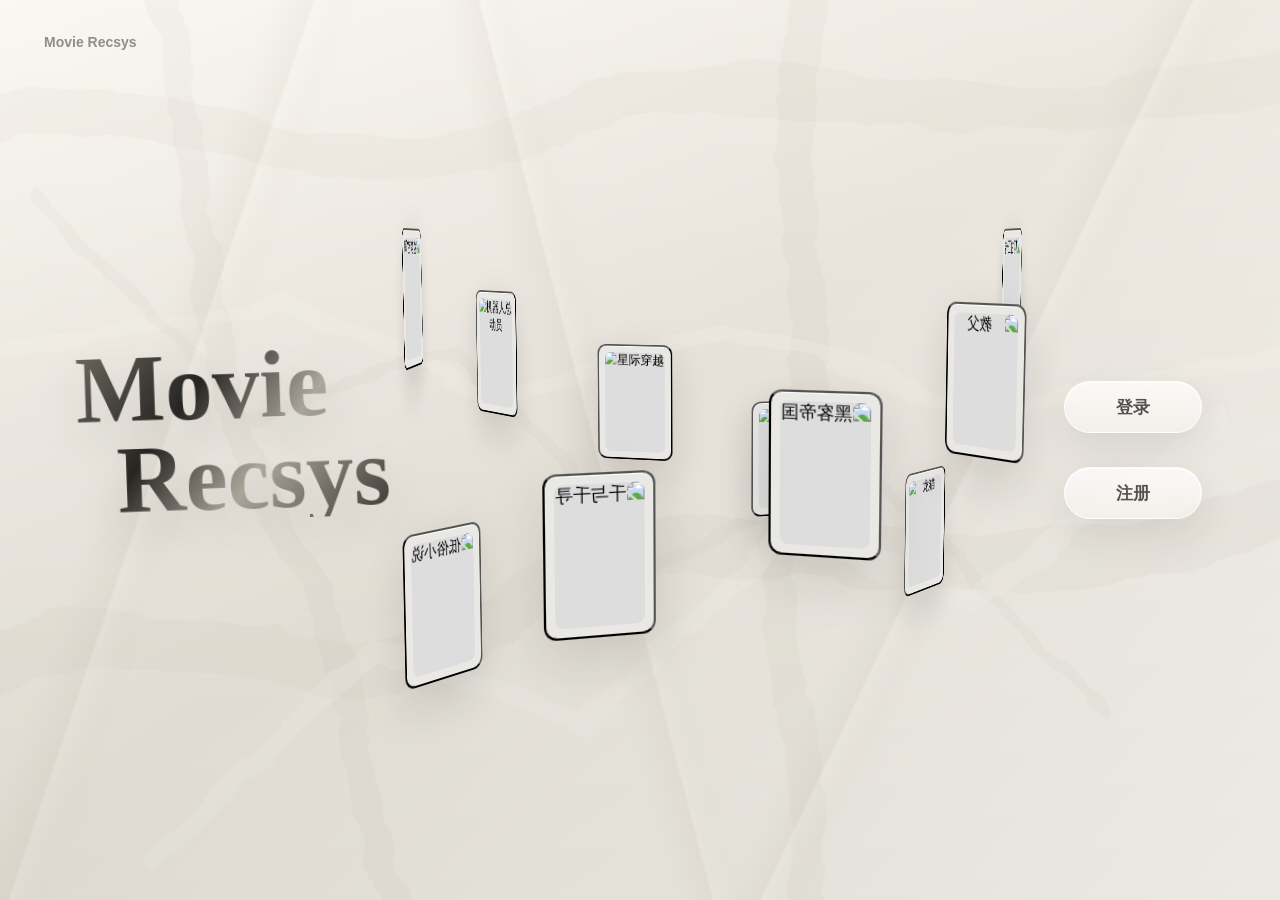
==== docs/index.html @ e79015ef "Point Pages frontend to Render config" ====
<!DOCTYPE html>
<html lang="zh-CN">
<head>
  <meta charset="UTF-8">
  <meta name="viewport" content="width=device-width, initial-scale=1.0">
  <title>Movie Recsys</title>
  <link rel="stylesheet" href="static/css/app.css?v=20260619f">
</head>
<body>
  <header class="topbar">
    <button class="brand-button" type="button" data-view="home" aria-label="Movie Recsys 首页">Movie Recsys</button>
    <div class="top-actions">
      <span class="user-chip" id="userChip" hidden>游客</span>
      <button class="glass-btn" id="openLoginBtn" type="button">登录</button>
      <button class="glass-btn" id="openRegisterBtn" type="button">注册</button>
      <button class="glass-btn" id="homeNavBtn" type="button" data-view="home" hidden>首页</button>
      <button class="glass-btn" id="logoutBtn" type="button" hidden>退出</button>
      <button class="glass-btn accent" id="heroRecommendBtn" type="button" hidden>智能推荐</button>
    </div>
  </header>

  <main class="app-shell">
    <section class="view active" id="view-home" data-view-panel="home">
      <section class="gallery-home" aria-label="电影封面画廊">
        <h1 class="split-title" aria-label="Movie Recsys">
          <span>Movie</span>
          <span>Recsys</span>
        </h1>
        <div class="gallery-stage" id="galleryStage">
          <div class="movie-sphere" id="movieSphere" aria-label="电影封面球"></div>
          <article class="focus-movie-card" id="focusMovieCard" hidden>
            <div class="focus-poster" id="focusPoster"></div>
            <div class="focus-copy">
              <span id="focusCategory">电影</span>
              <h2 id="focusTitle">选择一部电影</h2>
              <p id="focusRating">评分 0.0</p>
              <button class="glass-btn accent" id="focusBrowseBtn" type="button" data-action="detail" data-id="">浏览</button>
            </div>
            <button class="glass-btn accent focus-back-btn" id="closeFocusBtn" type="button">返回</button>
          </article>
        </div>
      </section>
    </section>

    <section class="view" id="view-recommend" data-view-panel="recommend">
      <section class="recommend-page">
        <div class="recommend-loading" id="recommendLoading">
          <h1>正在智能推荐ing</h1>
          <div class="rec-progress" aria-label="推荐加载进度">
            <span id="recommendProgressBar"></span>
          </div>
          <p id="recommendProgressText">1%</p>
          <b>loading</b>
        </div>
        <section class="recommend-showcase" id="recommendShowcase" hidden>
          <h1>Top 5 For You</h1>
          <div class="recommend-rail" id="recommendGrid"></div>
        </section>
      </section>
    </section>

    <section class="view" id="view-detail" data-view-panel="detail">
      <section class="detail-page" id="detailHero">
        <button class="glass-btn detail-back" id="backToMoviesBtn" type="button">返回</button>
        <div class="detail-layout">
          <div class="detail-poster" id="detailPoster"></div>
          <div class="detail-copy">
            <span class="eyebrow" id="detailCategory">电影</span>
            <h1 id="detailTitle">电影详情</h1>
            <div class="detail-stats" aria-label="电影评分数据">
              <article>
                <span>评分</span>
                <strong id="detailRating">0.0</strong>
              </article>
              <article>
                <span>评分人数</span>
                <strong id="detailRatingCount">0</strong>
              </article>
              <article>
                <span>浏览量</span>
                <strong id="detailViews">0</strong>
              </article>
            </div>
            <p id="detailDescription"></p>
            <div class="detail-actions">
              <button class="glass-btn accent" id="detailRateBtn" data-action="rate" data-id="" type="button">评分</button>
              <button class="glass-btn" id="detailFavoriteBtn" data-action="favorite" data-id="" type="button">收藏</button>
              <span id="detailUserScore" class="detail-note">未评分</span>
            </div>
          </div>
        </div>
      </section>
    </section>

    <section class="view utility-view" id="view-movies" data-view-panel="movies">
      <form class="search-bar" id="searchForm">
        <select id="categorySelect" aria-label="分类筛选">
          <option value="">全部分类</option>
        </select>
        <input id="searchInput" type="search" placeholder="搜索电影名称">
        <button class="glass-btn accent small" type="submit">搜索</button>
      </form>
      <div class="movie-grid catalog-grid" id="movieGrid"></div>
      <button class="glass-btn" id="loadMoreMoviesBtn" type="button" hidden>加载更多</button>
    </section>

    <section class="view utility-view" id="view-behavior" data-view-panel="behavior">
      <button class="glass-btn" id="behaviorLoginBtn" type="button">登录查看</button>
      <h2 id="profileName">未登录</h2>
      <p id="profileText">登录后查看个人行为画像。</p>
      <h2 id="behaviorProfileName">游客</h2>
      <p id="behaviorProfileText">登录后展示你的评分、收藏和浏览记录。</p>
      <div id="ratingList"></div>
      <div id="favoriteList"></div>
      <div id="browseList"></div>
      <meter min="0" max="100" value="0" id="ratingMeter"></meter><span id="ratingWeight">0%</span>
      <meter min="0" max="100" value="0" id="favoriteMeter"></meter><span id="favoriteWeight">0%</span>
      <meter min="0" max="100" value="0" id="browseMeter"></meter><span id="browseWeight">0%</span>
      <span id="behaviorCount">--</span>
    </section>

    <section class="view utility-view" id="view-admin" data-view-panel="admin">
      <h1>管理后台</h1>
      <div class="admin-grid" id="adminStats"></div>
    </section>
  </main>

  <div class="modal" id="loginModal" aria-hidden="true">
    <div class="modal-card" role="dialog" aria-modal="true" aria-labelledby="loginTitle">
      <button class="close-btn" id="closeLoginBtn" type="button" aria-label="关闭">×</button>
      <h2 id="loginTitle">账号登录</h2>
      <form id="loginForm">
        <label>
          <span>用户名</span>
          <input name="username" minlength="3" maxlength="50" autocomplete="username" placeholder="请输入用户名" required>
        </label>
        <label id="emailField" hidden>
          <span>邮箱</span>
          <input name="email" type="email" maxlength="100" autocomplete="email" placeholder="例如 name@example.com">
        </label>
        <label>
          <span>密码</span>
          <input name="password" type="password" minlength="6" autocomplete="current-password" placeholder="请输入密码" required>
        </label>
        <div class="form-rules" id="registerRules" hidden>
          <span>注册要求</span>
          <p>用户名至少 3 位；密码至少 6 位；邮箱需包含 @，且用户名和邮箱不能与已有账号重复。</p>
        </div>
        <button class="glass-btn accent full" id="authSubmitBtn" type="submit">登录</button>
      </form>
      <button class="link-btn modal-switch" id="toggleAuthModeBtn" type="button">还没有账号？立即注册</button>
      <p class="form-note" id="loginMessage"></p>
    </div>
  </div>

  <div class="modal" id="ratingModal" aria-hidden="true">
    <div class="modal-card rating-modal-card" role="dialog" aria-modal="true" aria-labelledby="ratingTitle">
      <button class="close-btn" id="closeRatingBtn" type="button" aria-label="关闭">×</button>
      <span class="eyebrow">Rate Movie</span>
      <h2 id="ratingTitle">选择评分</h2>
      <div class="rating-stars" id="ratingStars" aria-label="电影评分">
        <button class="rating-star" type="button" data-score="1" aria-label="1 星">★</button>
        <button class="rating-star" type="button" data-score="2" aria-label="2 星">★</button>
        <button class="rating-star" type="button" data-score="3" aria-label="3 星">★</button>
        <button class="rating-star" type="button" data-score="4" aria-label="4 星">★</button>
        <button class="rating-star" type="button" data-score="5" aria-label="5 星">★</button>
      </div>
      <p class="rating-note" id="ratingNote">移动到星星上预览分数，点击确认评分。</p>
    </div>
  </div>

  <div class="toast" id="toast" role="status"></div>

  <script>
    (() => {
      const API = window.MOVIE_API_BASE || "https://movie-recommendation-system-68a3.onrender.com";
      const movies = [
        [1, "阿甘正传", "/static/posters/movie_001.jpg"],
        [2, "教父", "/static/posters/movie_002.jpg"],
        [4, "黑客帝国", "/static/posters/movie_004.png"],
        [7, "千与千寻", "/static/posters/movie_007.png"],
        [9, "低俗小说", "/static/posters/movie_009.jpg"],
        [14, "盗梦空间", "/static/posters/movie_014.jpg"],
        [17, "机器人总动员", "/static/posters/movie_017.jpg"],
        [27, "星际穿越", "/static/posters/movie_027.jpg"],
        [36, "寻梦环游记", "/static/posters/movie_036.jpg"],
        [77, "龙猫", "/static/posters/movie_077.jpg"]
      ];
      const $ = (selector) => document.querySelector(selector);

      function poster(url) {
        return /^https?:\/\//i.test(url) ? url : `${API}${url}`;
      }

      function sphereTransform(index, total) {
        const angle = (index / total) * Math.PI * 2;
        const y = ((index % 5) - 2) * 72;
        const x = Math.cos(angle) * 320;
        const z = Math.sin(angle) * 320;
        const ry = angle * 180 / Math.PI + 90;
        return `translate(-50%, -50%) translate3d(${x}px, ${y}px, ${z}px) rotateY(${ry}deg) scale(1)`;
      }

      function drawFallbackSphere() {
        const holder = $("#movieSphere");
        if (!holder || holder.children.length) return;
        holder.innerHTML = movies.map((movie, index) => `
          <button class="sphere-card" type="button" data-gallery-id="${movie[0]}"
            style="--sphere-transform:${sphereTransform(index, movies.length)}; --arc-transform:${sphereTransform(index, movies.length)}">
            <img src="${poster(movie[2])}" alt="${movie[1]}" loading="eager">
          </button>
        `).join("");
      }

      function openAuth(register = false) {
        const modal = $("#loginModal");
        const form = $("#loginForm");
        if (!modal || !form) return;
        form.dataset.mode = register ? "register" : "login";
        $("#loginTitle").textContent = register ? "用户注册" : "账号登录";
        $("#emailField").hidden = !register;
        $("#registerRules").hidden = !register;
        $("#authSubmitBtn").textContent = register ? "注册并登录" : "登录";
        $("#toggleAuthModeBtn").textContent = register ? "已有账号？返回登录" : "还没有账号？立即注册";
        modal.classList.add("open");
        modal.setAttribute("aria-hidden", "false");
      }

      function showHome() {
        document.querySelectorAll("[data-view-panel]").forEach((panel) => {
          panel.classList.toggle("active", panel.dataset.viewPanel === "home");
        });
        $("#homeNavBtn") && ($("#homeNavBtn").hidden = true);
        $("#heroRecommendBtn") && ($("#heroRecommendBtn").hidden = false);
      }

      document.addEventListener("DOMContentLoaded", () => {
        drawFallbackSphere();
        $("#openLoginBtn")?.addEventListener("click", () => openAuth(false));
        $("#openRegisterBtn")?.addEventListener("click", () => openAuth(true));
        $("#toggleAuthModeBtn")?.addEventListener("click", () => openAuth($("#loginForm")?.dataset.mode !== "register"));
        $("#closeLoginBtn")?.addEventListener("click", () => $("#loginModal")?.classList.remove("open"));
        $("#homeNavBtn")?.addEventListener("click", showHome);
      });
    })();
  </script>
  <script src="static/js/config.js?v=20260619f"></script>
  <script src="static/js/app.js?v=20260619f"></script>
</body>
</html>
---- docs/static/css/app.css ----
:root {
  --bg: #f5f5f3;
  --paper: rgba(255, 255, 255, 0.62);
  --paper-strong: rgba(255, 255, 255, 0.82);
  --line: rgba(20, 20, 20, 0.09);
  --text: #161616;
  --muted: #6f6f72;
  --soft: #e8e8e5;
  --shadow: 0 28px 90px rgba(30, 30, 30, 0.13);
  --radius: 18px;
}

* {
  box-sizing: border-box;
}

html {
  scroll-behavior: smooth;
}

body {
  margin: 0;
  min-height: 100vh;
  color: var(--text);
  font-family: "Microsoft YaHei", "PingFang SC", "Segoe UI", Arial, sans-serif;
  background: var(--bg);
  overflow-x: hidden;
}

body::before {
  content: "";
  position: fixed;
  inset: 0;
  z-index: -3;
  background:
    linear-gradient(180deg, #ffffff 0%, #f6f6f4 45%, #eeeeeb 100%);
  pointer-events: none;
}

body::after {
  content: "";
  position: fixed;
  inset: 0;
  z-index: -2;
  background: url("../images/paper-texture.svg") center / cover no-repeat;
  opacity: 0.5;
  mix-blend-mode: multiply;
  pointer-events: none;
}

button,
input,
select {
  font: inherit;
}

button {
  cursor: pointer;
  transform-origin: center;
}

[hidden] {
  display: none !important;
}

.topbar {
  position: fixed;
  inset: 0 0 auto 0;
  z-index: 30;
  height: 84px;
  display: flex;
  align-items: center;
  justify-content: space-between;
  padding: 22px 38px;
  pointer-events: none;
}

.brand-button {
  border: 0;
  background: transparent;
  color: rgba(20, 20, 20, 0.46);
  font-size: 14px;
  font-weight: 700;
  letter-spacing: 0;
  pointer-events: auto;
  transition: transform 0.2s ease, color 0.2s ease, text-shadow 0.2s ease;
}

.brand-button:hover {
  color: #000;
  transform: scale(1.08);
  text-shadow: 0 10px 24px rgba(0, 0, 0, 0.12);
}

.top-actions {
  position: fixed;
  right: 78px;
  top: 50%;
  display: grid;
  gap: 34px;
  align-content: start;
  margin-top: 0;
  pointer-events: auto;
  transform: translateY(-50%);
}

.user-chip {
  display: none;
}

.glass-btn,
.link-btn,
.mini-btn,
.close-btn {
  border: 1px solid rgba(255, 255, 255, 0.74);
  border-radius: 999px;
  color: rgba(20, 20, 20, 0.72);
  background:
    linear-gradient(180deg, rgba(255, 255, 255, 0.74), rgba(255, 255, 255, 0.38));
  box-shadow:
    inset 0 1px rgba(255, 255, 255, 0.96),
    0 14px 38px rgba(40, 40, 40, 0.10);
  backdrop-filter: blur(18px) saturate(150%);
  -webkit-backdrop-filter: blur(18px) saturate(150%);
  transition:
    transform 0.2s ease,
    color 0.2s ease,
    background 0.2s ease,
    box-shadow 0.2s ease,
    border-color 0.2s ease;
}

.glass-btn {
  min-width: 138px;
  min-height: 52px;
  padding: 13px 24px;
  font-size: 17px;
  font-weight: 760;
}

.glass-btn:hover,
.link-btn:hover,
.mini-btn:hover,
.close-btn:hover {
  color: #050505;
  transform: translateY(-2px) scale(1.08);
  border-color: rgba(255, 255, 255, 0.98);
  background:
    linear-gradient(180deg, rgba(255, 255, 255, 0.92), rgba(255, 255, 255, 0.54));
  box-shadow:
    inset 0 1px rgba(255, 255, 255, 1),
    0 20px 54px rgba(40, 40, 40, 0.16);
}

.glass-btn.accent {
  color: #fff;
  border-color: rgba(25, 25, 25, 0.10);
  background:
    linear-gradient(180deg, rgba(36, 36, 36, 0.88), rgba(16, 16, 16, 0.72));
}

.glass-btn.accent:hover {
  color: #fff;
  background:
    linear-gradient(180deg, rgba(0, 0, 0, 0.94), rgba(24, 24, 24, 0.82));
}

.small {
  min-height: 38px;
  padding: 8px 14px;
}

.full {
  width: 100%;
}

.app-shell {
  min-height: 100vh;
}

.view {
  display: none;
}

.view.active {
  display: block;
}

.gallery-home {
  min-height: 100vh;
  display: grid;
  grid-template-rows: auto 1fr;
  justify-items: center;
  padding: 42px 24px 36px;
  overflow: hidden;
}

.split-title,
.recommend-showcase h1 {
  position: absolute;
  z-index: 4;
  margin: 0;
  color: transparent;
  font-family: "Segoe Script", "Brush Script MT", "Segoe UI Variable Display", "Microsoft YaHei", cursive;
  font-size: clamp(64px, 7.4vw, 118px);
  line-height: 0.88;
  font-weight: 700;
  letter-spacing: 0;
  background:
    linear-gradient(128deg, #6f6a62 0%, #282724 34%, #b2aaa0 62%, #3d3a36 100%);
  -webkit-background-clip: text;
  background-clip: text;
  text-shadow: 0 20px 52px rgba(55, 52, 48, 0.15);
}

.split-title {
  left: clamp(34px, 6vw, 96px);
  top: 48%;
  display: grid;
  gap: 8px;
  transform: translateY(-50%) rotate(-2deg);
  pointer-events: none;
}

.split-title span:nth-child(2) {
  margin-left: clamp(22px, 3vw, 54px);
}

.recommend-showcase h1 {
  position: relative;
  font-family: "Segoe Script", "Brush Script MT", "Segoe UI Variable Display", "Microsoft YaHei", cursive;
  font-size: 64px;
  transform: rotate(-1deg);
}

.gallery-stage {
  position: relative;
  width: min(1120px, 100vw);
  height: calc(100vh - 116px);
  min-height: 620px;
  margin-left: min(10vw, 148px);
  perspective: 1500px;
  perspective-origin: 50% 46%;
  display: grid;
  place-items: center;
}

.movie-sphere {
  position: absolute;
  inset: 0;
  transform-style: preserve-3d;
  transform: translateZ(-120px) rotateX(-6deg);
  animation: sphereSpin 34s linear infinite;
}

body.is-authenticated .movie-sphere {
  animation: arcSpin 42s linear infinite;
}

.sphere-card {
  position: absolute;
  left: 50%;
  top: 50%;
  width: 102px;
  height: 148px;
  padding: 8px;
  border-radius: 12px;
  background: #e9e8e4;
  box-shadow:
    0 18px 50px rgba(20, 20, 20, 0.13),
    inset 0 1px rgba(255, 255, 255, 0.92);
  transform-style: preserve-3d;
  transform: var(--sphere-transform);
  transition:
    transform 980ms cubic-bezier(.2,.72,.18,1),
    filter 420ms ease,
    opacity 420ms ease,
    box-shadow 420ms ease;
}

body.is-authenticated .sphere-card {
  transform: var(--arc-transform);
}

.sphere-card:hover,
.sphere-card.is-active {
  filter: brightness(1.04);
  box-shadow:
    0 24px 70px rgba(20, 20, 20, 0.18),
    inset 0 1px rgba(255, 255, 255, 1);
}

.sphere-card img {
  width: 100%;
  height: 100%;
  display: block;
  border-radius: 8px;
  object-fit: cover;
  background: #ddd;
}

.sphere-card.is-far {
  filter: blur(1.4px) saturate(0.92);
  opacity: 0.76;
}

.focus-movie-card {
  position: absolute;
  left: 50%;
  top: 50%;
  z-index: 8;
  width: min(760px, 88vw);
  min-height: 286px;
  display: grid;
  grid-template-columns: 170px 1fr;
  gap: 28px;
  align-items: center;
  padding: 24px 24px 92px;
  border: 1px solid rgba(255, 255, 255, 0.82);
  border-radius: 26px;
  background: rgba(255, 255, 255, 0.70);
  box-shadow: var(--shadow);
  backdrop-filter: blur(24px) saturate(160%);
  -webkit-backdrop-filter: blur(24px) saturate(160%);
  transform: translate(-50%, -48%) scale(1);
  animation: focusIn 420ms cubic-bezier(.2,.72,.18,1);
}

.focus-back-btn {
  position: absolute;
  right: 24px;
  bottom: 24px;
  min-width: 118px;
}

#focusBrowseBtn {
  position: absolute;
  left: 222px;
  bottom: 24px;
  min-width: 118px;
}

.focus-movie-card.is-closing {
  pointer-events: none;
  animation: focusOut 260ms ease forwards;
}

.focus-poster {
  width: 170px;
  aspect-ratio: 2 / 3;
  border-radius: 18px;
  background: #ddd center / cover no-repeat;
  box-shadow: 0 18px 48px rgba(20, 20, 20, 0.18);
}

.focus-copy span,
.eyebrow {
  color: var(--muted);
  font-size: 14px;
  font-weight: 700;
}

.focus-copy h2 {
  margin: 8px 0 10px;
  color: #111;
  font-size: 34px;
  line-height: 1.15;
}

.focus-copy p {
  margin: 0 0 22px;
  color: var(--muted);
  font-size: 16px;
}

@keyframes sphereSpin {
  from { transform: translateZ(-120px) rotateX(-6deg) rotateY(0deg); }
  to { transform: translateZ(-120px) rotateX(-6deg) rotateY(360deg); }
}

@keyframes arcSpin {
  from { transform: translateZ(120px) rotateX(-3deg) rotateY(0deg); }
  to { transform: translateZ(120px) rotateX(-3deg) rotateY(360deg); }
}

@keyframes focusIn {
  from {
    opacity: 0;
    transform: translate(-50%, -45%) scale(0.92);
  }
  to {
    opacity: 1;
    transform: translate(-50%, -48%) scale(1);
  }
}

@keyframes focusOut {
  from {
    opacity: 1;
    transform: translate(-50%, -48%) scale(1);
  }
  to {
    opacity: 0;
    transform: translate(-50%, -45%) scale(0.94);
  }
}

.flight-poster {
  position: fixed;
  z-index: 90;
  border-radius: 12px;
  background: #ddd center / cover no-repeat;
  box-shadow: 0 28px 90px rgba(24, 24, 24, 0.22);
  pointer-events: none;
  transform-origin: center;
}

.recommend-page {
  min-height: 100vh;
  display: grid;
  place-items: center;
  padding: 86px 26px 50px;
}

.recommend-loading {
  width: min(760px, 86vw);
  text-align: center;
}

.recommend-loading h1 {
  margin: 0 0 26px;
  color: #252525;
  font-size: 42px;
  line-height: 1.1;
  font-weight: 760;
}

.recommend-showcase h1 {
  margin: 0 0 26px;
}

.rec-progress {
  position: relative;
  height: 18px;
  overflow: hidden;
  border-radius: 999px;
  border: 1px solid rgba(255, 255, 255, 0.88);
  background: rgba(255, 255, 255, 0.54);
  box-shadow:
    inset 0 1px 5px rgba(255, 255, 255, 0.95),
    0 18px 54px rgba(20, 20, 20, 0.10);
  backdrop-filter: blur(18px);
}

.rec-progress span {
  position: absolute;
  inset: 0 auto 0 0;
  width: 1%;
  border-radius: inherit;
  background:
    linear-gradient(90deg, #171717, #777, #111);
  box-shadow: 0 0 28px rgba(0, 0, 0, 0.18);
  transition: width 0.16s ease;
}

.recommend-loading p {
  margin: 14px 0 0;
  color: #222;
  font-weight: 700;
}

.recommend-loading b {
  display: block;
  margin-top: 6px;
  color: var(--muted);
  font-size: 15px;
  font-weight: 600;
}

.recommend-showcase {
  width: min(1240px, 94vw);
  text-align: center;
}

.recommend-rail {
  display: grid;
  grid-template-columns: repeat(5, minmax(0, 1fr));
  gap: 18px;
  align-items: stretch;
}

.rec-card,
.movie-card {
  min-width: 0;
  overflow: hidden;
  border: 1px solid rgba(255, 255, 255, 0.82);
  border-radius: 24px;
  background: rgba(255, 255, 255, 0.64);
  box-shadow: 0 24px 72px rgba(25, 25, 25, 0.12);
  backdrop-filter: blur(22px) saturate(150%);
  -webkit-backdrop-filter: blur(22px) saturate(150%);
  transition: transform 0.22s ease, box-shadow 0.22s ease;
}

.rec-card:hover,
.movie-card:hover {
  transform: translateY(-8px) scale(1.025);
  box-shadow: 0 30px 90px rgba(25, 25, 25, 0.18);
}

.rec-poster,
.poster {
  aspect-ratio: 2 / 3;
  background: #dededb center / cover no-repeat;
}

.rec-body,
.movie-body {
  padding: 16px;
  text-align: left;
}

.rec-rank {
  display: inline-block;
  margin-bottom: 10px;
  color: var(--muted);
  font-size: 13px;
  font-weight: 800;
}

.rec-body h3,
.movie-body h3 {
  margin: 0 0 8px;
  color: #151515;
  font-size: 18px;
  line-height: 1.28;
}

.meta,
.reason {
  color: var(--muted);
  font-size: 13px;
  line-height: 1.55;
}

.card-actions {
  display: flex;
  gap: 10px;
  margin-top: 14px;
}

.mini-btn {
  flex: 1;
  min-height: 38px;
}

.detail-page {
  min-height: 100vh;
  padding: 94px max(28px, calc((100vw - 1180px) / 2)) 56px;
  background: var(--bg);
}

.detail-back {
  margin-bottom: 28px;
}

.detail-layout {
  display: grid;
  grid-template-columns: 330px minmax(0, 1fr);
  gap: 44px;
  align-items: center;
}

.detail-poster {
  aspect-ratio: 2 / 3;
  border-radius: 26px;
  background: #ddd center / cover no-repeat;
  box-shadow: 0 30px 90px rgba(20, 20, 20, 0.20);
}

.detail-copy {
  padding: 34px;
  border: 1px solid rgba(255, 255, 255, 0.82);
  border-radius: 30px;
  background: rgba(255, 255, 255, 0.66);
  box-shadow: var(--shadow);
  backdrop-filter: blur(24px) saturate(150%);
  -webkit-backdrop-filter: blur(24px) saturate(150%);
}

.detail-copy h1 {
  margin: 10px 0 22px;
  color: #111;
  font-size: 48px;
  line-height: 1.08;
}

.detail-copy p {
  margin: 24px 0 0;
  color: #4c4c4f;
  font-size: 16px;
  line-height: 1.9;
}

.detail-stats {
  display: grid;
  grid-template-columns: repeat(3, minmax(0, 1fr));
  gap: 12px;
}

.detail-stats article {
  padding: 14px 16px;
  border: 1px solid rgba(255, 255, 255, 0.82);
  border-radius: 18px;
  background: rgba(255, 255, 255, 0.52);
}

.detail-stats span,
.detail-note {
  color: var(--muted);
  font-size: 13px;
}

.detail-stats strong {
  display: block;
  margin-top: 4px;
  color: #151515;
  font-size: 26px;
}

.detail-actions {
  display: flex;
  align-items: center;
  flex-wrap: wrap;
  gap: 12px;
  margin-top: 26px;
}

.modal {
  position: fixed;
  inset: 0;
  z-index: 60;
  display: none;
  place-items: center;
  padding: 20px;
  background: rgba(245, 245, 243, 0.46);
  backdrop-filter: blur(18px);
  -webkit-backdrop-filter: blur(18px);
}

.modal.open {
  display: grid;
}

.modal-card {
  position: relative;
  width: min(430px, 100%);
  padding: 28px;
  border: 1px solid rgba(255, 255, 255, 0.86);
  border-radius: 28px;
  background: rgba(255, 255, 255, 0.74);
  box-shadow: var(--shadow);
  backdrop-filter: blur(26px) saturate(160%);
  -webkit-backdrop-filter: blur(26px) saturate(160%);
}

.modal-card h2 {
  margin: 0 0 18px;
  color: #111;
  font-size: 26px;
}

.modal-card form {
  display: grid;
  gap: 14px;
}

.modal-card label span,
.form-rules span {
  display: block;
  margin-bottom: 8px;
  color: #373737;
  font-size: 13px;
  font-weight: 700;
}

.modal-card input,
.search-bar input,
.search-bar select {
  width: 100%;
  min-height: 44px;
  border: 1px solid rgba(0, 0, 0, 0.08);
  border-radius: 16px;
  color: #111;
  background: rgba(255, 255, 255, 0.62);
  padding: 0 14px;
  outline: none;
}

.modal-card input:focus,
.search-bar input:focus,
.search-bar select:focus {
  border-color: rgba(0, 0, 0, 0.22);
  box-shadow: 0 0 0 4px rgba(0, 0, 0, 0.05);
}

.close-btn {
  position: absolute;
  top: 14px;
  right: 14px;
  width: 34px;
  height: 34px;
  padding: 0;
  font-size: 22px;
  line-height: 1;
}

.form-rules {
  padding: 12px 14px;
  border: 1px solid rgba(0, 0, 0, 0.07);
  border-radius: 18px;
  background: rgba(255, 255, 255, 0.44);
}

.form-rules p,
.form-note,
.rating-note {
  margin: 0;
  color: var(--muted);
  font-size: 13px;
  line-height: 1.6;
}

.form-note {
  min-height: 20px;
  margin-top: 14px;
}

.link-btn {
  width: 100%;
  min-height: 34px;
  margin-top: 12px;
  color: #505052;
  background: transparent;
  border-color: transparent;
  box-shadow: none;
}

.rating-modal-card {
  width: min(520px, 100%);
  text-align: center;
}

.rating-stars {
  display: flex;
  justify-content: center;
  gap: 10px;
  margin: 20px 0 12px;
  padding: 12px;
  border-radius: 22px;
  background: rgba(255, 255, 255, 0.45);
}

.rating-star {
  width: 58px;
  height: 58px;
  padding: 0;
  color: rgba(110, 110, 112, 0.38);
  font-size: 34px;
}

.rating-star.filled {
  color: #ffb400;
  text-shadow: 0 10px 25px rgba(255, 180, 0, 0.22);
}

.toast {
  position: fixed;
  left: 50%;
  bottom: 28px;
  z-index: 80;
  transform: translateX(-50%) translateY(24px);
  min-width: min(360px, 90vw);
  padding: 12px 16px;
  border: 1px solid rgba(255, 255, 255, 0.82);
  border-radius: 999px;
  color: #111;
  background: rgba(255, 255, 255, 0.76);
  box-shadow: var(--shadow);
  opacity: 0;
  pointer-events: none;
  transition: opacity 0.18s ease, transform 0.18s ease;
  backdrop-filter: blur(20px);
}

.toast.show {
  opacity: 1;
  transform: translateX(-50%) translateY(0);
}

.utility-view {
  min-height: 100vh;
  padding: 110px 32px 60px;
}

.search-bar {
  display: grid;
  grid-template-columns: 180px minmax(220px, 360px) auto;
  gap: 12px;
  margin-bottom: 24px;
}

.movie-grid,
.catalog-grid {
  display: grid;
  grid-template-columns: repeat(5, minmax(0, 1fr));
  gap: 18px;
}

.empty-state {
  grid-column: 1 / -1;
  min-height: 180px;
  display: grid;
  place-items: center;
  color: var(--muted);
}

.admin-grid {
  display: grid;
  grid-template-columns: repeat(5, minmax(0, 1fr));
  gap: 14px;
}

.admin-card {
  padding: 18px;
  border: 1px solid rgba(255, 255, 255, 0.82);
  border-radius: 22px;
  background: rgba(255, 255, 255, 0.62);
  box-shadow: 0 18px 50px rgba(20, 20, 20, 0.10);
}

.admin-card span {
  color: var(--muted);
  font-size: 12px;
}

.admin-card strong {
  display: block;
  margin-top: 8px;
  font-size: 26px;
}

@media (max-width: 1080px) {
  .recommend-rail,
  .movie-grid,
  .catalog-grid {
    grid-template-columns: repeat(2, minmax(0, 1fr));
  }

  .detail-layout {
    grid-template-columns: 1fr;
  }

  .detail-poster {
    width: min(330px, 100%);
  }
}

@media (max-width: 720px) {
  .topbar {
    height: auto;
    padding: 16px;
    align-items: flex-start;
  }

  .top-actions {
    right: 24px;
    top: 52%;
    gap: 18px;
  }

  .glass-btn {
    min-width: 94px;
    min-height: 40px;
    padding: 9px 14px;
  }

  .gallery-home {
    padding-top: 86px;
  }

  .split-title {
    left: 20px;
    top: 132px;
    font-size: 48px;
    transform: rotate(-2deg);
  }

  .gallery-stage {
    min-height: 560px;
    margin-left: 0;
  }

  .sphere-card {
    width: 78px;
    height: 116px;
  }

  .focus-movie-card {
    grid-template-columns: 1fr;
    width: min(360px, 88vw);
    padding-bottom: 88px;
  }

  #focusBrowseBtn {
    left: 24px;
  }

  .focus-poster {
    width: 142px;
    justify-self: center;
  }

  .recommend-rail,
  .movie-grid,
  .catalog-grid,
  .detail-stats,
  .search-bar {
    grid-template-columns: 1fr;
  }

  .detail-copy {
    padding: 24px;
  }

  .detail-copy h1 {
    font-size: 34px;
  }
}

@media (prefers-reduced-motion: reduce) {
  .movie-sphere,
  body.is-authenticated .movie-sphere {
    animation: none;
  }

  *,
  *::before,
  *::after {
    transition-duration: 0.01ms !important;
    animation-duration: 0.01ms !important;
  }
}
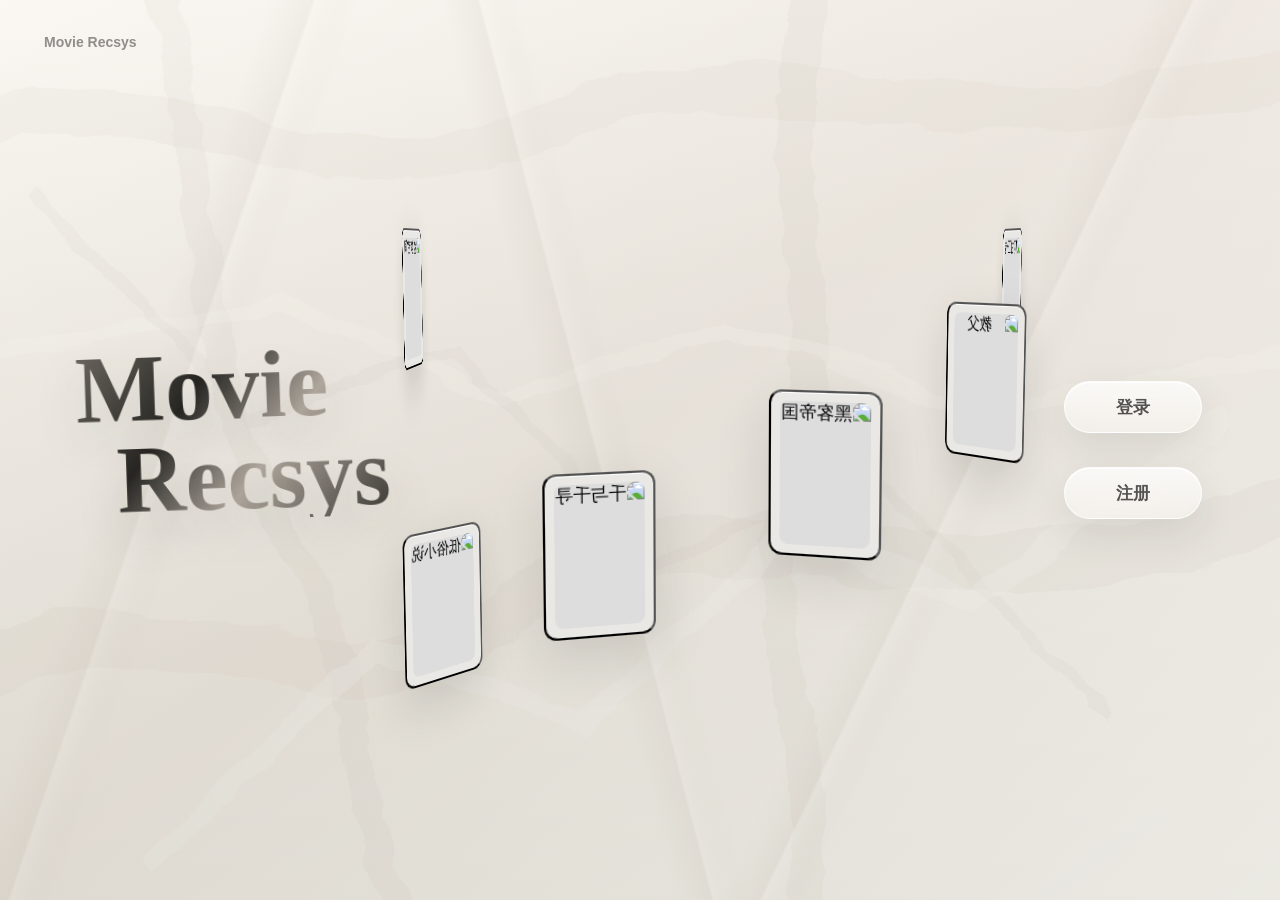
==== commit d4a5da22: "Bump Pages assets for lighter gallery" ====
--- a/docs/index.html
+++ b/docs/index.html
@@ -4,7 +4,7 @@
   <meta charset="UTF-8">
   <meta name="viewport" content="width=device-width, initial-scale=1.0">
   <title>Movie Recsys</title>
-  <link rel="stylesheet" href="static/css/app.css?v=20260619f">
+  <link rel="stylesheet" href="static/css/app.css?v=20260619j">
 </head>
 <body>
   <header class="topbar">
@@ -204,10 +204,10 @@
       function drawFallbackSphere() {
         const holder = $("#movieSphere");
         if (!holder || holder.children.length) return;
-        holder.innerHTML = movies.map((movie, index) => `
+        holder.innerHTML = movies.slice(0, 6).map((movie, index) => `
           <button class="sphere-card" type="button" data-gallery-id="${movie[0]}"
             style="--sphere-transform:${sphereTransform(index, movies.length)}; --arc-transform:${sphereTransform(index, movies.length)}">
-            <img src="${poster(movie[2])}" alt="${movie[1]}" loading="eager">
+            <img src="${poster(movie[2])}" alt="${movie[1]}" loading="${index < 3 ? "eager" : "lazy"}" decoding="async">
           </button>
         `).join("");
       }
@@ -244,7 +244,7 @@
       });
     })();
   </script>
-  <script src="static/js/config.js?v=20260619f"></script>
-  <script src="static/js/app.js?v=20260619f"></script>
+  <script src="static/js/config.js?v=20260619j"></script>
+  <script src="static/js/app.js?v=20260619j"></script>
 </body>
 </html>
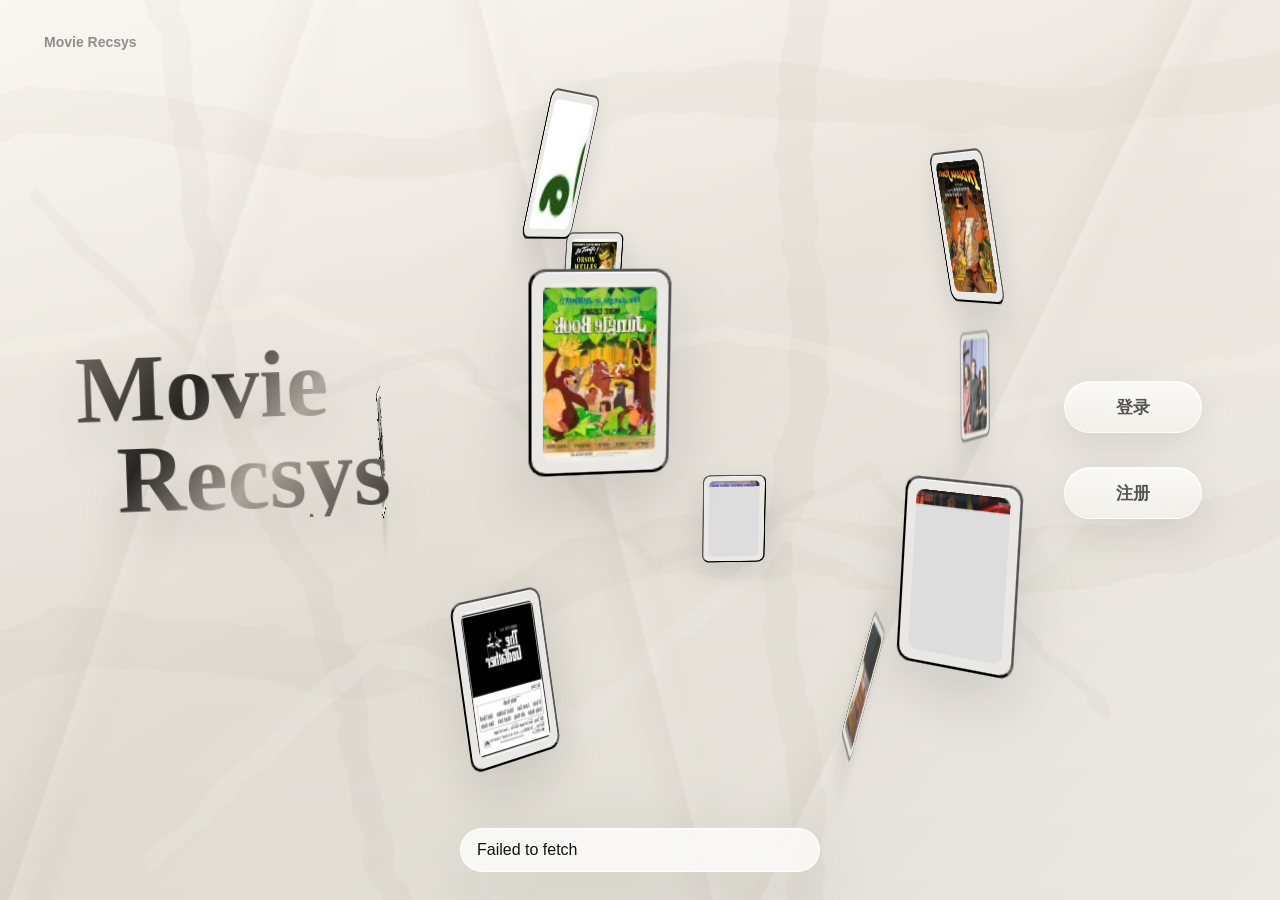
==== commit 6fae7317: "Serve homepage posters from GitHub Pages" ====
--- a/docs/index.html
+++ b/docs/index.html
@@ -1,250 +1,250 @@
-<!DOCTYPE html>
-<html lang="zh-CN">
-<head>
-  <meta charset="UTF-8">
-  <meta name="viewport" content="width=device-width, initial-scale=1.0">
-  <title>Movie Recsys</title>
+<!DOCTYPE html>
+<html lang="zh-CN">
+<head>
+  <meta charset="UTF-8">
+  <meta name="viewport" content="width=device-width, initial-scale=1.0">
+  <title>Movie Recsys</title>
   <link rel="stylesheet" href="static/css/app.css?v=20260619j">
-</head>
-<body>
-  <header class="topbar">
-    <button class="brand-button" type="button" data-view="home" aria-label="Movie Recsys 首页">Movie Recsys</button>
-    <div class="top-actions">
-      <span class="user-chip" id="userChip" hidden>游客</span>
-      <button class="glass-btn" id="openLoginBtn" type="button">登录</button>
-      <button class="glass-btn" id="openRegisterBtn" type="button">注册</button>
-      <button class="glass-btn" id="homeNavBtn" type="button" data-view="home" hidden>首页</button>
-      <button class="glass-btn" id="logoutBtn" type="button" hidden>退出</button>
-      <button class="glass-btn accent" id="heroRecommendBtn" type="button" hidden>智能推荐</button>
-    </div>
-  </header>
-
-  <main class="app-shell">
-    <section class="view active" id="view-home" data-view-panel="home">
-      <section class="gallery-home" aria-label="电影封面画廊">
-        <h1 class="split-title" aria-label="Movie Recsys">
-          <span>Movie</span>
-          <span>Recsys</span>
-        </h1>
-        <div class="gallery-stage" id="galleryStage">
-          <div class="movie-sphere" id="movieSphere" aria-label="电影封面球"></div>
-          <article class="focus-movie-card" id="focusMovieCard" hidden>
-            <div class="focus-poster" id="focusPoster"></div>
-            <div class="focus-copy">
-              <span id="focusCategory">电影</span>
-              <h2 id="focusTitle">选择一部电影</h2>
-              <p id="focusRating">评分 0.0</p>
-              <button class="glass-btn accent" id="focusBrowseBtn" type="button" data-action="detail" data-id="">浏览</button>
-            </div>
-            <button class="glass-btn accent focus-back-btn" id="closeFocusBtn" type="button">返回</button>
-          </article>
-        </div>
-      </section>
-    </section>
-
-    <section class="view" id="view-recommend" data-view-panel="recommend">
-      <section class="recommend-page">
-        <div class="recommend-loading" id="recommendLoading">
-          <h1>正在智能推荐ing</h1>
-          <div class="rec-progress" aria-label="推荐加载进度">
-            <span id="recommendProgressBar"></span>
-          </div>
-          <p id="recommendProgressText">1%</p>
-          <b>loading</b>
-        </div>
-        <section class="recommend-showcase" id="recommendShowcase" hidden>
-          <h1>Top 5 For You</h1>
-          <div class="recommend-rail" id="recommendGrid"></div>
-        </section>
-      </section>
-    </section>
-
-    <section class="view" id="view-detail" data-view-panel="detail">
-      <section class="detail-page" id="detailHero">
-        <button class="glass-btn detail-back" id="backToMoviesBtn" type="button">返回</button>
-        <div class="detail-layout">
-          <div class="detail-poster" id="detailPoster"></div>
-          <div class="detail-copy">
-            <span class="eyebrow" id="detailCategory">电影</span>
-            <h1 id="detailTitle">电影详情</h1>
-            <div class="detail-stats" aria-label="电影评分数据">
-              <article>
-                <span>评分</span>
-                <strong id="detailRating">0.0</strong>
-              </article>
-              <article>
-                <span>评分人数</span>
-                <strong id="detailRatingCount">0</strong>
-              </article>
-              <article>
-                <span>浏览量</span>
-                <strong id="detailViews">0</strong>
-              </article>
-            </div>
-            <p id="detailDescription"></p>
-            <div class="detail-actions">
-              <button class="glass-btn accent" id="detailRateBtn" data-action="rate" data-id="" type="button">评分</button>
-              <button class="glass-btn" id="detailFavoriteBtn" data-action="favorite" data-id="" type="button">收藏</button>
-              <span id="detailUserScore" class="detail-note">未评分</span>
-            </div>
-          </div>
-        </div>
-      </section>
-    </section>
-
-    <section class="view utility-view" id="view-movies" data-view-panel="movies">
-      <form class="search-bar" id="searchForm">
-        <select id="categorySelect" aria-label="分类筛选">
-          <option value="">全部分类</option>
-        </select>
-        <input id="searchInput" type="search" placeholder="搜索电影名称">
-        <button class="glass-btn accent small" type="submit">搜索</button>
-      </form>
-      <div class="movie-grid catalog-grid" id="movieGrid"></div>
-      <button class="glass-btn" id="loadMoreMoviesBtn" type="button" hidden>加载更多</button>
-    </section>
-
-    <section class="view utility-view" id="view-behavior" data-view-panel="behavior">
-      <button class="glass-btn" id="behaviorLoginBtn" type="button">登录查看</button>
-      <h2 id="profileName">未登录</h2>
-      <p id="profileText">登录后查看个人行为画像。</p>
-      <h2 id="behaviorProfileName">游客</h2>
-      <p id="behaviorProfileText">登录后展示你的评分、收藏和浏览记录。</p>
-      <div id="ratingList"></div>
-      <div id="favoriteList"></div>
-      <div id="browseList"></div>
-      <meter min="0" max="100" value="0" id="ratingMeter"></meter><span id="ratingWeight">0%</span>
-      <meter min="0" max="100" value="0" id="favoriteMeter"></meter><span id="favoriteWeight">0%</span>
-      <meter min="0" max="100" value="0" id="browseMeter"></meter><span id="browseWeight">0%</span>
-      <span id="behaviorCount">--</span>
-    </section>
-
-    <section class="view utility-view" id="view-admin" data-view-panel="admin">
-      <h1>管理后台</h1>
-      <div class="admin-grid" id="adminStats"></div>
-    </section>
-  </main>
-
-  <div class="modal" id="loginModal" aria-hidden="true">
-    <div class="modal-card" role="dialog" aria-modal="true" aria-labelledby="loginTitle">
-      <button class="close-btn" id="closeLoginBtn" type="button" aria-label="关闭">×</button>
-      <h2 id="loginTitle">账号登录</h2>
-      <form id="loginForm">
-        <label>
-          <span>用户名</span>
-          <input name="username" minlength="3" maxlength="50" autocomplete="username" placeholder="请输入用户名" required>
-        </label>
-        <label id="emailField" hidden>
-          <span>邮箱</span>
-          <input name="email" type="email" maxlength="100" autocomplete="email" placeholder="例如 name@example.com">
-        </label>
-        <label>
-          <span>密码</span>
-          <input name="password" type="password" minlength="6" autocomplete="current-password" placeholder="请输入密码" required>
-        </label>
-        <div class="form-rules" id="registerRules" hidden>
-          <span>注册要求</span>
-          <p>用户名至少 3 位；密码至少 6 位；邮箱需包含 @，且用户名和邮箱不能与已有账号重复。</p>
-        </div>
-        <button class="glass-btn accent full" id="authSubmitBtn" type="submit">登录</button>
-      </form>
-      <button class="link-btn modal-switch" id="toggleAuthModeBtn" type="button">还没有账号？立即注册</button>
-      <p class="form-note" id="loginMessage"></p>
-    </div>
-  </div>
-
-  <div class="modal" id="ratingModal" aria-hidden="true">
-    <div class="modal-card rating-modal-card" role="dialog" aria-modal="true" aria-labelledby="ratingTitle">
-      <button class="close-btn" id="closeRatingBtn" type="button" aria-label="关闭">×</button>
-      <span class="eyebrow">Rate Movie</span>
-      <h2 id="ratingTitle">选择评分</h2>
-      <div class="rating-stars" id="ratingStars" aria-label="电影评分">
-        <button class="rating-star" type="button" data-score="1" aria-label="1 星">★</button>
-        <button class="rating-star" type="button" data-score="2" aria-label="2 星">★</button>
-        <button class="rating-star" type="button" data-score="3" aria-label="3 星">★</button>
-        <button class="rating-star" type="button" data-score="4" aria-label="4 星">★</button>
-        <button class="rating-star" type="button" data-score="5" aria-label="5 星">★</button>
-      </div>
-      <p class="rating-note" id="ratingNote">移动到星星上预览分数，点击确认评分。</p>
-    </div>
-  </div>
-
-  <div class="toast" id="toast" role="status"></div>
-
-  <script>
-    (() => {
-      const API = window.MOVIE_API_BASE || "https://movie-recommendation-system-68a3.onrender.com";
-      const movies = [
-        [1, "阿甘正传", "/static/posters/movie_001.jpg"],
-        [2, "教父", "/static/posters/movie_002.jpg"],
-        [4, "黑客帝国", "/static/posters/movie_004.png"],
-        [7, "千与千寻", "/static/posters/movie_007.png"],
-        [9, "低俗小说", "/static/posters/movie_009.jpg"],
-        [14, "盗梦空间", "/static/posters/movie_014.jpg"],
-        [17, "机器人总动员", "/static/posters/movie_017.jpg"],
-        [27, "星际穿越", "/static/posters/movie_027.jpg"],
-        [36, "寻梦环游记", "/static/posters/movie_036.jpg"],
-        [77, "龙猫", "/static/posters/movie_077.jpg"]
-      ];
-      const $ = (selector) => document.querySelector(selector);
-
-      function poster(url) {
-        return /^https?:\/\//i.test(url) ? url : `${API}${url}`;
-      }
-
-      function sphereTransform(index, total) {
-        const angle = (index / total) * Math.PI * 2;
-        const y = ((index % 5) - 2) * 72;
-        const x = Math.cos(angle) * 320;
-        const z = Math.sin(angle) * 320;
-        const ry = angle * 180 / Math.PI + 90;
-        return `translate(-50%, -50%) translate3d(${x}px, ${y}px, ${z}px) rotateY(${ry}deg) scale(1)`;
-      }
-
-      function drawFallbackSphere() {
-        const holder = $("#movieSphere");
-        if (!holder || holder.children.length) return;
+</head>
+<body>
+  <header class="topbar">
+    <button class="brand-button" type="button" data-view="home" aria-label="Movie Recsys 首页">Movie Recsys</button>
+    <div class="top-actions">
+      <span class="user-chip" id="userChip" hidden>游客</span>
+      <button class="glass-btn" id="openLoginBtn" type="button">登录</button>
+      <button class="glass-btn" id="openRegisterBtn" type="button">注册</button>
+      <button class="glass-btn" id="homeNavBtn" type="button" data-view="home" hidden>首页</button>
+      <button class="glass-btn" id="logoutBtn" type="button" hidden>退出</button>
+      <button class="glass-btn accent" id="heroRecommendBtn" type="button" hidden>智能推荐</button>
+    </div>
+  </header>
+
+  <main class="app-shell">
+    <section class="view active" id="view-home" data-view-panel="home">
+      <section class="gallery-home" aria-label="电影封面画廊">
+        <h1 class="split-title" aria-label="Movie Recsys">
+          <span>Movie</span>
+          <span>Recsys</span>
+        </h1>
+        <div class="gallery-stage" id="galleryStage">
+          <div class="movie-sphere" id="movieSphere" aria-label="电影封面球"></div>
+          <article class="focus-movie-card" id="focusMovieCard" hidden>
+            <div class="focus-poster" id="focusPoster"></div>
+            <div class="focus-copy">
+              <span id="focusCategory">电影</span>
+              <h2 id="focusTitle">选择一部电影</h2>
+              <p id="focusRating">评分 0.0</p>
+              <button class="glass-btn accent" id="focusBrowseBtn" type="button" data-action="detail" data-id="">浏览</button>
+            </div>
+            <button class="glass-btn accent focus-back-btn" id="closeFocusBtn" type="button">返回</button>
+          </article>
+        </div>
+      </section>
+    </section>
+
+    <section class="view" id="view-recommend" data-view-panel="recommend">
+      <section class="recommend-page">
+        <div class="recommend-loading" id="recommendLoading">
+          <h1>正在智能推荐ing</h1>
+          <div class="rec-progress" aria-label="推荐加载进度">
+            <span id="recommendProgressBar"></span>
+          </div>
+          <p id="recommendProgressText">1%</p>
+          <b>loading</b>
+        </div>
+        <section class="recommend-showcase" id="recommendShowcase" hidden>
+          <h1>Top 5 For You</h1>
+          <div class="recommend-rail" id="recommendGrid"></div>
+        </section>
+      </section>
+    </section>
+
+    <section class="view" id="view-detail" data-view-panel="detail">
+      <section class="detail-page" id="detailHero">
+        <button class="glass-btn detail-back" id="backToMoviesBtn" type="button">返回</button>
+        <div class="detail-layout">
+          <div class="detail-poster" id="detailPoster"></div>
+          <div class="detail-copy">
+            <span class="eyebrow" id="detailCategory">电影</span>
+            <h1 id="detailTitle">电影详情</h1>
+            <div class="detail-stats" aria-label="电影评分数据">
+              <article>
+                <span>评分</span>
+                <strong id="detailRating">0.0</strong>
+              </article>
+              <article>
+                <span>评分人数</span>
+                <strong id="detailRatingCount">0</strong>
+              </article>
+              <article>
+                <span>浏览量</span>
+                <strong id="detailViews">0</strong>
+              </article>
+            </div>
+            <p id="detailDescription"></p>
+            <div class="detail-actions">
+              <button class="glass-btn accent" id="detailRateBtn" data-action="rate" data-id="" type="button">评分</button>
+              <button class="glass-btn" id="detailFavoriteBtn" data-action="favorite" data-id="" type="button">收藏</button>
+              <span id="detailUserScore" class="detail-note">未评分</span>
+            </div>
+          </div>
+        </div>
+      </section>
+    </section>
+
+    <section class="view utility-view" id="view-movies" data-view-panel="movies">
+      <form class="search-bar" id="searchForm">
+        <select id="categorySelect" aria-label="分类筛选">
+          <option value="">全部分类</option>
+        </select>
+        <input id="searchInput" type="search" placeholder="搜索电影名称">
+        <button class="glass-btn accent small" type="submit">搜索</button>
+      </form>
+      <div class="movie-grid catalog-grid" id="movieGrid"></div>
+      <button class="glass-btn" id="loadMoreMoviesBtn" type="button" hidden>加载更多</button>
+    </section>
+
+    <section class="view utility-view" id="view-behavior" data-view-panel="behavior">
+      <button class="glass-btn" id="behaviorLoginBtn" type="button">登录查看</button>
+      <h2 id="profileName">未登录</h2>
+      <p id="profileText">登录后查看个人行为画像。</p>
+      <h2 id="behaviorProfileName">游客</h2>
+      <p id="behaviorProfileText">登录后展示你的评分、收藏和浏览记录。</p>
+      <div id="ratingList"></div>
+      <div id="favoriteList"></div>
+      <div id="browseList"></div>
+      <meter min="0" max="100" value="0" id="ratingMeter"></meter><span id="ratingWeight">0%</span>
+      <meter min="0" max="100" value="0" id="favoriteMeter"></meter><span id="favoriteWeight">0%</span>
+      <meter min="0" max="100" value="0" id="browseMeter"></meter><span id="browseWeight">0%</span>
+      <span id="behaviorCount">--</span>
+    </section>
+
+    <section class="view utility-view" id="view-admin" data-view-panel="admin">
+      <h1>管理后台</h1>
+      <div class="admin-grid" id="adminStats"></div>
+    </section>
+  </main>
+
+  <div class="modal" id="loginModal" aria-hidden="true">
+    <div class="modal-card" role="dialog" aria-modal="true" aria-labelledby="loginTitle">
+      <button class="close-btn" id="closeLoginBtn" type="button" aria-label="关闭">×</button>
+      <h2 id="loginTitle">账号登录</h2>
+      <form id="loginForm">
+        <label>
+          <span>用户名</span>
+          <input name="username" minlength="3" maxlength="50" autocomplete="username" placeholder="请输入用户名" required>
+        </label>
+        <label id="emailField" hidden>
+          <span>邮箱</span>
+          <input name="email" type="email" maxlength="100" autocomplete="email" placeholder="例如 name@example.com">
+        </label>
+        <label>
+          <span>密码</span>
+          <input name="password" type="password" minlength="6" autocomplete="current-password" placeholder="请输入密码" required>
+        </label>
+        <div class="form-rules" id="registerRules" hidden>
+          <span>注册要求</span>
+          <p>用户名至少 3 位；密码至少 6 位；邮箱需包含 @，且用户名和邮箱不能与已有账号重复。</p>
+        </div>
+        <button class="glass-btn accent full" id="authSubmitBtn" type="submit">登录</button>
+      </form>
+      <button class="link-btn modal-switch" id="toggleAuthModeBtn" type="button">还没有账号？立即注册</button>
+      <p class="form-note" id="loginMessage"></p>
+    </div>
+  </div>
+
+  <div class="modal" id="ratingModal" aria-hidden="true">
+    <div class="modal-card rating-modal-card" role="dialog" aria-modal="true" aria-labelledby="ratingTitle">
+      <button class="close-btn" id="closeRatingBtn" type="button" aria-label="关闭">×</button>
+      <span class="eyebrow">Rate Movie</span>
+      <h2 id="ratingTitle">选择评分</h2>
+      <div class="rating-stars" id="ratingStars" aria-label="电影评分">
+        <button class="rating-star" type="button" data-score="1" aria-label="1 星">★</button>
+        <button class="rating-star" type="button" data-score="2" aria-label="2 星">★</button>
+        <button class="rating-star" type="button" data-score="3" aria-label="3 星">★</button>
+        <button class="rating-star" type="button" data-score="4" aria-label="4 星">★</button>
+        <button class="rating-star" type="button" data-score="5" aria-label="5 星">★</button>
+      </div>
+      <p class="rating-note" id="ratingNote">移动到星星上预览分数，点击确认评分。</p>
+    </div>
+  </div>
+
+  <div class="toast" id="toast" role="status"></div>
+
+  <script>
+    (() => {
+      const API = window.MOVIE_API_BASE || "https://movie-recommendation-system-68a3.onrender.com";
+      const movies = [
+        [1, "阿甘正传", "/static/posters/movie_001.jpg"],
+        [2, "教父", "/static/posters/movie_002.jpg"],
+        [4, "黑客帝国", "/static/posters/movie_004.png"],
+        [7, "千与千寻", "/static/posters/movie_007.png"],
+        [9, "低俗小说", "/static/posters/movie_009.jpg"],
+        [14, "盗梦空间", "/static/posters/movie_014.jpg"],
+        [17, "机器人总动员", "/static/posters/movie_017.jpg"],
+        [27, "星际穿越", "/static/posters/movie_027.jpg"],
+        [36, "寻梦环游记", "/static/posters/movie_036.jpg"],
+        [77, "龙猫", "/static/posters/movie_077.jpg"]
+      ];
+      const $ = (selector) => document.querySelector(selector);
+
+      function poster(url) {
+        return /^https?:\/\//i.test(url) ? url : `${API}${url}`;
+      }
+
+      function sphereTransform(index, total) {
+        const angle = (index / total) * Math.PI * 2;
+        const y = ((index % 5) - 2) * 72;
+        const x = Math.cos(angle) * 320;
+        const z = Math.sin(angle) * 320;
+        const ry = angle * 180 / Math.PI + 90;
+        return `translate(-50%, -50%) translate3d(${x}px, ${y}px, ${z}px) rotateY(${ry}deg) scale(1)`;
+      }
+
+      function drawFallbackSphere() {
+        const holder = $("#movieSphere");
+        if (!holder || holder.children.length) return;
         holder.innerHTML = movies.slice(0, 6).map((movie, index) => `
           <button class="sphere-card" type="button" data-gallery-id="${movie[0]}"
             style="--sphere-transform:${sphereTransform(index, movies.length)}; --arc-transform:${sphereTransform(index, movies.length)}">
             <img src="${poster(movie[2])}" alt="${movie[1]}" loading="${index < 3 ? "eager" : "lazy"}" decoding="async">
           </button>
         `).join("");
-      }
-
-      function openAuth(register = false) {
-        const modal = $("#loginModal");
-        const form = $("#loginForm");
-        if (!modal || !form) return;
-        form.dataset.mode = register ? "register" : "login";
-        $("#loginTitle").textContent = register ? "用户注册" : "账号登录";
-        $("#emailField").hidden = !register;
-        $("#registerRules").hidden = !register;
-        $("#authSubmitBtn").textContent = register ? "注册并登录" : "登录";
-        $("#toggleAuthModeBtn").textContent = register ? "已有账号？返回登录" : "还没有账号？立即注册";
-        modal.classList.add("open");
-        modal.setAttribute("aria-hidden", "false");
-      }
-
-      function showHome() {
-        document.querySelectorAll("[data-view-panel]").forEach((panel) => {
-          panel.classList.toggle("active", panel.dataset.viewPanel === "home");
-        });
-        $("#homeNavBtn") && ($("#homeNavBtn").hidden = true);
-        $("#heroRecommendBtn") && ($("#heroRecommendBtn").hidden = false);
-      }
-
-      document.addEventListener("DOMContentLoaded", () => {
-        drawFallbackSphere();
-        $("#openLoginBtn")?.addEventListener("click", () => openAuth(false));
-        $("#openRegisterBtn")?.addEventListener("click", () => openAuth(true));
-        $("#toggleAuthModeBtn")?.addEventListener("click", () => openAuth($("#loginForm")?.dataset.mode !== "register"));
-        $("#closeLoginBtn")?.addEventListener("click", () => $("#loginModal")?.classList.remove("open"));
-        $("#homeNavBtn")?.addEventListener("click", showHome);
-      });
-    })();
-  </script>
-  <script src="static/js/config.js?v=20260619j"></script>
-  <script src="static/js/app.js?v=20260619j"></script>
+      }
+
+      function openAuth(register = false) {
+        const modal = $("#loginModal");
+        const form = $("#loginForm");
+        if (!modal || !form) return;
+        form.dataset.mode = register ? "register" : "login";
+        $("#loginTitle").textContent = register ? "用户注册" : "账号登录";
+        $("#emailField").hidden = !register;
+        $("#registerRules").hidden = !register;
+        $("#authSubmitBtn").textContent = register ? "注册并登录" : "登录";
+        $("#toggleAuthModeBtn").textContent = register ? "已有账号？返回登录" : "还没有账号？立即注册";
+        modal.classList.add("open");
+        modal.setAttribute("aria-hidden", "false");
+      }
+
+      function showHome() {
+        document.querySelectorAll("[data-view-panel]").forEach((panel) => {
+          panel.classList.toggle("active", panel.dataset.viewPanel === "home");
+        });
+        $("#homeNavBtn") && ($("#homeNavBtn").hidden = true);
+        $("#heroRecommendBtn") && ($("#heroRecommendBtn").hidden = false);
+      }
+
+      document.addEventListener("DOMContentLoaded", () => {
+        drawFallbackSphere();
+        $("#openLoginBtn")?.addEventListener("click", () => openAuth(false));
+        $("#openRegisterBtn")?.addEventListener("click", () => openAuth(true));
+        $("#toggleAuthModeBtn")?.addEventListener("click", () => openAuth($("#loginForm")?.dataset.mode !== "register"));
+        $("#closeLoginBtn")?.addEventListener("click", () => $("#loginModal")?.classList.remove("open"));
+        $("#homeNavBtn")?.addEventListener("click", showHome);
+      });
+    })();
+  </script>
+  <script src="static/js/config.js?v=20260620a"></script>
+  <script src="static/js/app.js?v=20260620a"></script>
 </body>
 </html>
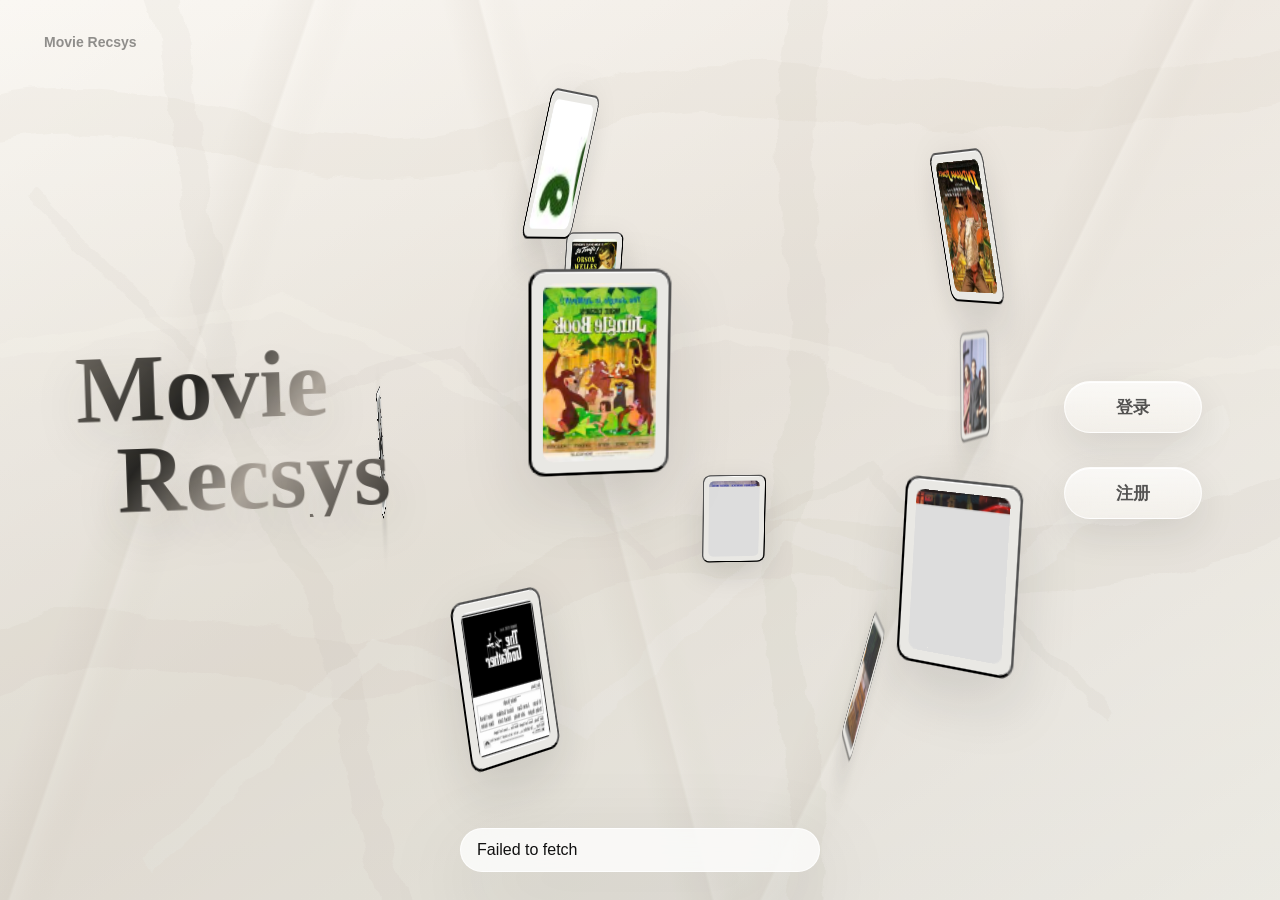
==== commit 1a9eae80: "Restore session before loading gallery" ====
--- a/docs/index.html
+++ b/docs/index.html
@@ -244,7 +244,7 @@
       });
     })();
   </script>
-  <script src="static/js/config.js?v=20260620a"></script>
-  <script src="static/js/app.js?v=20260620a"></script>
+  <script src="static/js/config.js?v=20260620b"></script>
+  <script src="static/js/app.js?v=20260620b"></script>
 </body>
 </html>
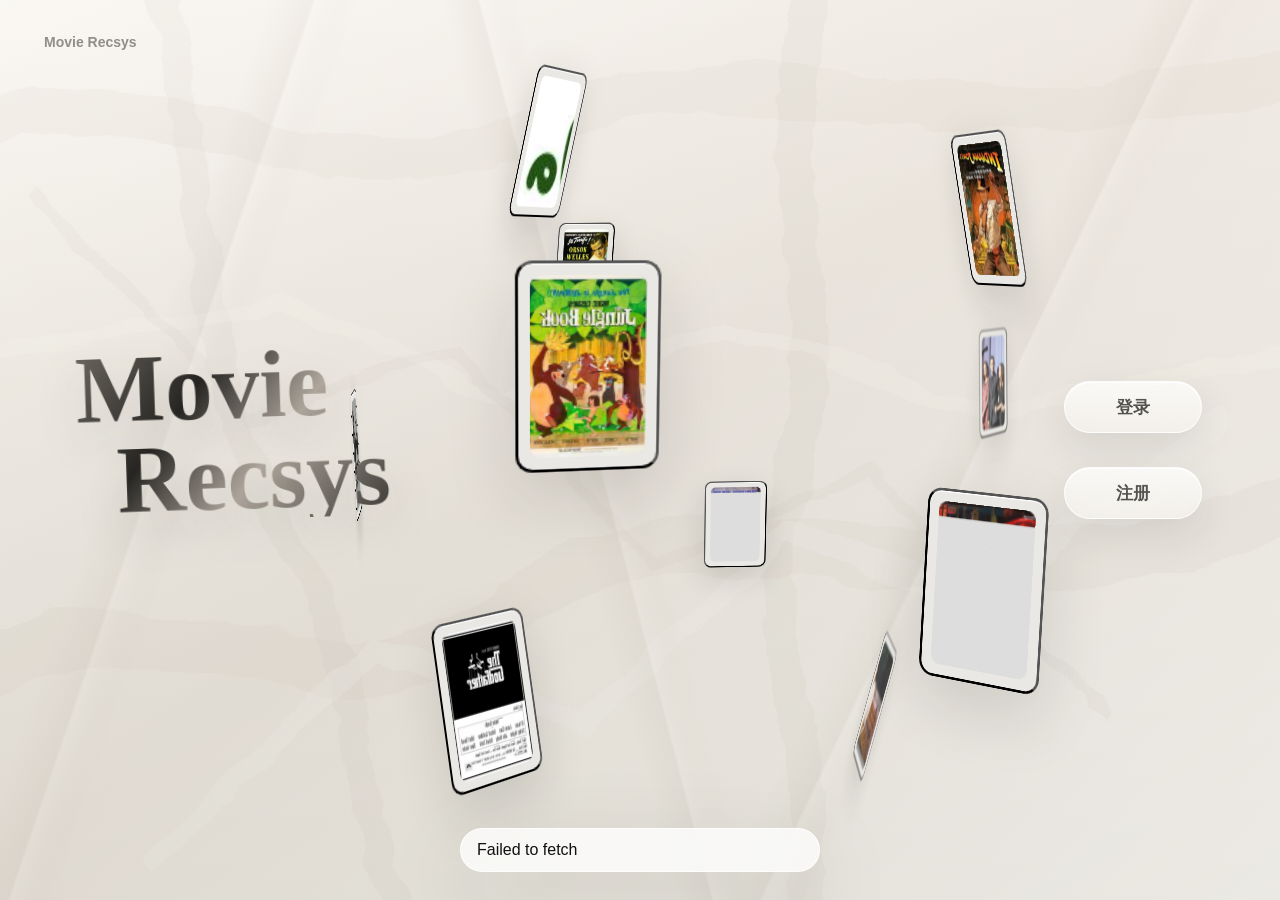
==== commit b7e047cb: "Expand local poster sphere to 36 movies" ====
--- a/docs/index.html
+++ b/docs/index.html
@@ -244,7 +244,7 @@
       });
     })();
   </script>
-  <script src="static/js/config.js?v=20260620b"></script>
-  <script src="static/js/app.js?v=20260620b"></script>
+  <script src="static/js/config.js?v=20260620c"></script>
+  <script src="static/js/app.js?v=20260620c"></script>
 </body>
 </html>
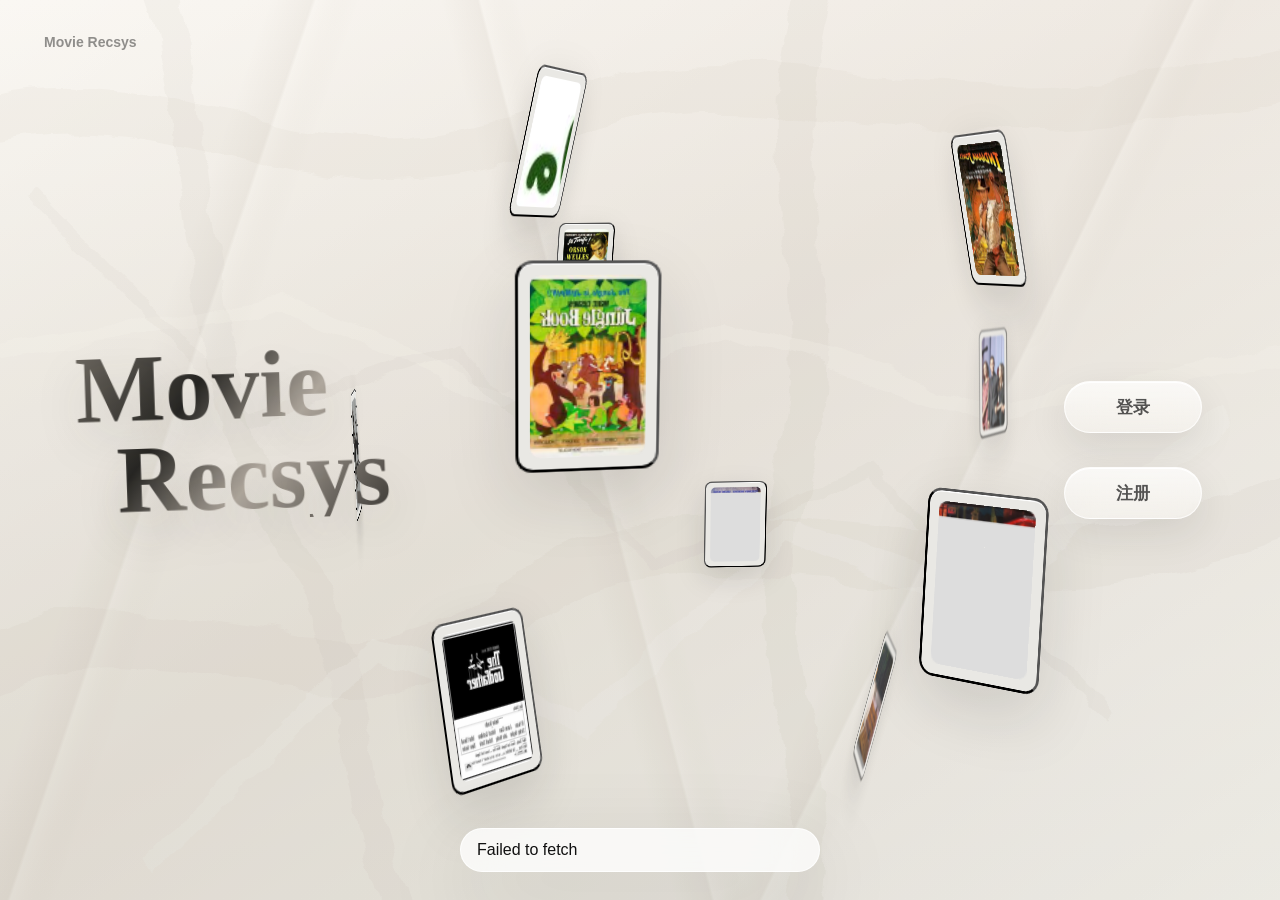
==== commit b379a189: "Add animated movie search and fix view tracking" ====
--- a/docs/index.html
+++ b/docs/index.html
@@ -4,7 +4,7 @@
   <meta charset="UTF-8">
   <meta name="viewport" content="width=device-width, initial-scale=1.0">
   <title>Movie Recsys</title>
-  <link rel="stylesheet" href="static/css/app.css?v=20260619j">
+  <link rel="stylesheet" href="static/css/app.css?v=20260620d">
 </head>
 <body>
   <header class="topbar">
@@ -14,8 +14,9 @@
       <button class="glass-btn" id="openLoginBtn" type="button">登录</button>
       <button class="glass-btn" id="openRegisterBtn" type="button">注册</button>
       <button class="glass-btn" id="homeNavBtn" type="button" data-view="home" hidden>首页</button>
-      <button class="glass-btn" id="logoutBtn" type="button" hidden>退出</button>
-      <button class="glass-btn accent" id="heroRecommendBtn" type="button" hidden>智能推荐</button>
+      <button class="glass-btn" id="logoutBtn" type="button" hidden>退出</button>
+      <button class="glass-btn accent" id="heroRecommendBtn" type="button" hidden>智能推荐</button>
+      <button class="glass-btn accent" id="heroSearchBtn" type="button" hidden>电影搜索</button>
     </div>
   </header>
 
@@ -92,17 +93,26 @@
       </section>
     </section>
 
-    <section class="view utility-view" id="view-movies" data-view-panel="movies">
-      <form class="search-bar" id="searchForm">
-        <select id="categorySelect" aria-label="分类筛选">
-          <option value="">全部分类</option>
-        </select>
-        <input id="searchInput" type="search" placeholder="搜索电影名称">
-        <button class="glass-btn accent small" type="submit">搜索</button>
-      </form>
-      <div class="movie-grid catalog-grid" id="movieGrid"></div>
-      <button class="glass-btn" id="loadMoreMoviesBtn" type="button" hidden>加载更多</button>
-    </section>
+    <section class="view" id="view-movies" data-view-panel="movies">
+      <section class="search-page">
+        <form class="search-bar" id="searchForm">
+          <input id="searchInput" type="search" placeholder="输入电影名称" aria-label="模糊搜索电影名称">
+          <select id="categorySelect" aria-label="电影标签筛选">
+            <option value="">全部标签</option>
+          </select>
+          <button class="glass-btn accent" type="submit">搜索</button>
+        </form>
+        <div class="search-loading" id="searchLoading" hidden>
+          <h1>正在全力搜索中</h1>
+          <div class="rec-progress" aria-label="搜索加载进度">
+            <span id="searchProgressBar"></span>
+          </div>
+          <p id="searchProgressText">1%</p>
+          <b>loading</b>
+        </div>
+        <div class="movie-grid search-results" id="movieGrid" hidden></div>
+      </section>
+    </section>
 
     <section class="view utility-view" id="view-behavior" data-view-panel="behavior">
       <button class="glass-btn" id="behaviorLoginBtn" type="button">登录查看</button>
@@ -244,7 +254,7 @@
       });
     })();
   </script>
-  <script src="static/js/config.js?v=20260620c"></script>
-  <script src="static/js/app.js?v=20260620c"></script>
+  <script src="static/js/config.js?v=20260620d"></script>
+  <script src="static/js/app.js?v=20260620d"></script>
 </body>
 </html>
--- a/docs/static/css/app.css
+++ b/docs/static/css/app.css
@@ -422,12 +422,14 @@
   padding: 86px 26px 50px;
 }
 
-.recommend-loading {
+.recommend-loading,
+.search-loading {
   width: min(760px, 86vw);
   text-align: center;
 }
 
-.recommend-loading h1 {
+.recommend-loading h1,
+.search-loading h1 {
   margin: 0 0 26px;
   color: #252525;
   font-size: 42px;
@@ -463,13 +465,15 @@
   transition: width 0.16s ease;
 }
 
-.recommend-loading p {
+.recommend-loading p,
+.search-loading p {
   margin: 14px 0 0;
   color: #222;
   font-weight: 700;
 }
 
-.recommend-loading b {
+.recommend-loading b,
+.search-loading b {
   display: block;
   margin-top: 6px;
   color: var(--muted);
@@ -803,11 +807,39 @@
   padding: 110px 32px 60px;
 }
 
+.search-page {
+  min-height: 100vh;
+  padding: 104px max(30px, calc((100vw - 1240px) / 2)) 64px;
+}
+
 .search-bar {
-  display: grid;
-  grid-template-columns: 180px minmax(220px, 360px) auto;
-  gap: 12px;
-  margin-bottom: 24px;
+  position: sticky;
+  top: 24px;
+  z-index: 20;
+  display: grid;
+  grid-template-columns: minmax(280px, 1fr) 190px 138px;
+  gap: 14px;
+  width: min(820px, 100%);
+  margin: 0 auto 42px;
+  padding: 12px;
+  border: 1px solid rgba(255, 255, 255, 0.82);
+  border-radius: 26px;
+  background: rgba(255, 255, 255, 0.66);
+  box-shadow: 0 20px 64px rgba(25, 25, 25, 0.11);
+  backdrop-filter: blur(22px) saturate(150%);
+  -webkit-backdrop-filter: blur(22px) saturate(150%);
+}
+
+.search-loading {
+  display: grid;
+  align-content: center;
+  min-height: calc(100vh - 250px);
+  margin: 0 auto;
+}
+
+.search-results {
+  width: min(1240px, 100%);
+  margin: 0 auto;
 }
 
 .movie-grid,
